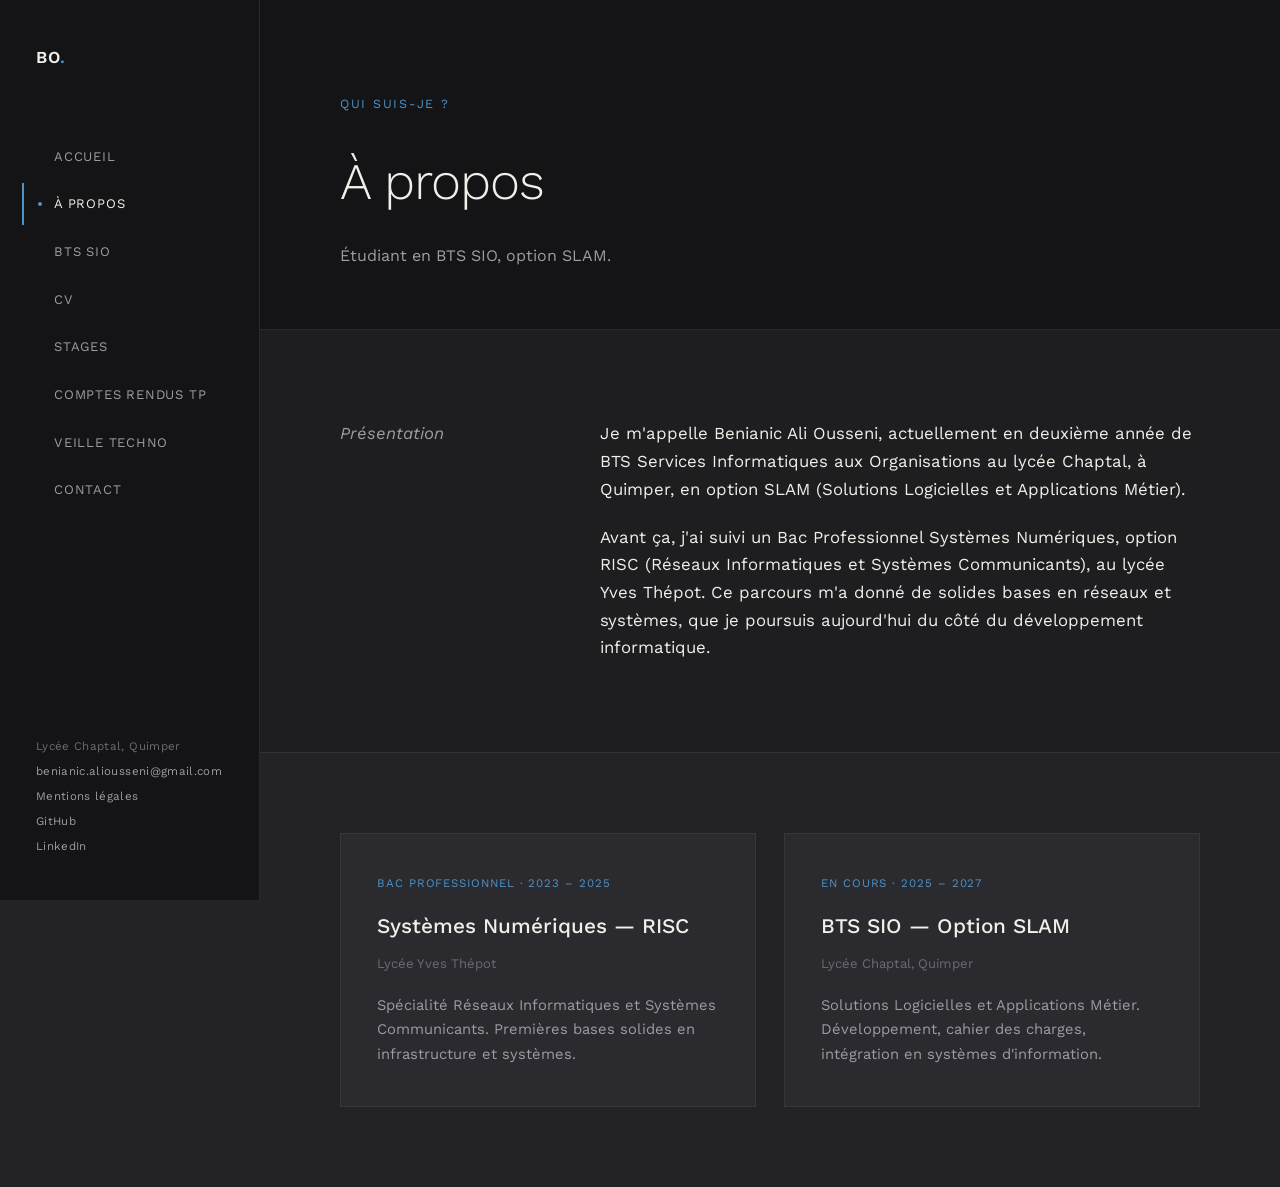
==== a-propos.html @ 19583af1 "Add files via upload" ====
<!DOCTYPE html>
<html lang="fr">
<head>
<meta charset="UTF-8">
<meta name="viewport" content="width=device-width, initial-scale=1.0">
<title>À propos | Benianic Ali Ousseni — Portfolio BTS SIO</title>
<link rel="preconnect" href="https://fonts.googleapis.com">
<link rel="preconnect" href="https://fonts.gstatic.com" crossorigin>
<link href="https://fonts.googleapis.com/css2?family=Work+Sans:ital,wght@0,300;0,400;0,500;0,600;1,400;1,500&display=swap" rel="stylesheet">
<link rel="stylesheet" href="style.css">
</head>
<body>

  <aside class="sidebar">
    <div>
      <div class="brand">BO<span>.</span></div>
      <button class="menu-toggle" aria-label="Ouvrir le menu" aria-expanded="false">☰</button>
      <ul class="nav-list">
        <li><a href="index.html"><span class="dot"></span>Accueil</a></li>
        <li><a href="a-propos.html" class="active"><span class="dot"></span>À propos</a></li>
        <li><a href="bts.html"><span class="dot"></span>BTS SIO</a></li>
        <li><a href="cv.html"><span class="dot"></span>CV</a></li>
        <li><a href="stages.html"><span class="dot"></span>Stages</a></li>
        <li><a href="tp.html"><span class="dot"></span>Comptes rendus TP</a></li>
        <li><a href="veille.html"><span class="dot"></span>Veille techno</a></li>
        <li><a href="contact.html"><span class="dot"></span>Contact</a></li>
      </ul>
    </div>
    <div class="sidebar-foot">
      Lycée Chaptal, Quimper
      <a href="mailto:beianic.aliousseni@gmail.com">benianic.aliousseni@gmail.com</a>
      <a href="mentions-legales.html">Mentions légales</a>
      <a href="https://github.com/NEB18">GitHub</a>
      <a href="https://www.linkedin.com/in/benianic">LinkedIn</a>
    </div>
  </aside>

  <main>
    <section class="page-head">
      <span class="eyebrow">Qui suis-je ?</span>
      <h1>À propos</h1>
      <p>Étudiant en BTS SIO, option SLAM.</p>
    </section>

    <section class="intro">
      <div class="intro-grid">
        <div class="intro-label">Présentation</div>
        <div class="intro-body">
          <p>Je m'appelle Benianic Ali Ousseni, actuellement en deuxième année de BTS Services Informatiques aux Organisations au lycée Chaptal, à Quimper, en option SLAM (Solutions Logicielles et Applications Métier).</p>
          <p>Avant ça, j'ai suivi un Bac Professionnel Systèmes Numériques, option RISC (Réseaux Informatiques et Systèmes Communicants), au lycée Yves Thépot. Ce parcours m'a donné de solides bases en réseaux et systèmes, que je poursuis aujourd'hui du côté du développement informatique.</p>
        </div>
      </div>
    </section>

    <section class="grid-section">
      <div class="cards">
        <div class="card">
          <span class="tag">Bac Professionnel · 2023 – 2025</span>
          <h3>Systèmes Numériques — RISC</h3>
          <div class="meta">Lycée Yves Thépot</div>
          <p>Spécialité Réseaux Informatiques et Systèmes Communicants. Premières bases solides en infrastructure et systèmes.</p>
        </div>
        <div class="card">
          <span class="tag">En cours · 2025 – 2027</span>
          <h3>BTS SIO — Option SLAM</h3>
          <div class="meta">Lycée Chaptal, Quimper</div>
          <p>Solutions Logicielles et Applications Métier. Développement, cahier des charges, intégration en systèmes d'information.</p>
        </div>
      </div>
    </section>
  </main>

  <button class="back-to-top" aria-label="Retour en haut de page">↑</button>

  <script src="script.js"></script>
</body>
</html>
---- style.css ----
/* ============================================
   Portfolio BTS SIO — Benianic Ali Ousseni
   Feuille de style commune à toutes les pages
   ============================================ */

:root{
  --sidebar-bg: #141416;
  --hero-bg: #141416;

  --content-bg: #232326;
  --content-bg-alt: #2b2b2f;
  --content-bg-soft: #1e1e21;

  --text-primary: #f1efe9;
  --text-muted: #9d9ca3;
  --text-faint: #6c6b72;

  --accent: #4d93c9;
  --accent-dim: rgba(77,147,201,0.18);

  --border: rgba(255,255,255,0.09);
  --border-soft: rgba(255,255,255,0.06);
  --sidebar-w: 260px;
}

*{ margin:0; padding:0; box-sizing:border-box; }
html{ scroll-behavior:smooth; }

body{
  font-family:'Work Sans', sans-serif;
  background:var(--content-bg);
  color:var(--text-primary);
  line-height:1.65;
  -webkit-font-smoothing:antialiased;
}

a{ color:inherit; text-decoration:none; }
::selection{ background:var(--accent-dim); color:var(--text-primary); }

/* ---------- SIDEBAR ---------- */
.sidebar{
  position:fixed; top:0; left:0;
  width:var(--sidebar-w); height:100vh;
  background:var(--sidebar-bg);
  border-right:1px solid var(--border);
  display:flex; flex-direction:column; justify-content:space-between;
  padding:44px 36px; z-index:100;
}

.brand{
  font-family:'Work Sans', sans-serif;
  font-weight:600; font-size:1.05rem; letter-spacing:0.04em;
  color:var(--text-primary); margin-bottom:64px;
}
.brand span{ color:var(--accent); }

.nav-list{ list-style:none; display:flex; flex-direction:column; gap:6px; }

.nav-list a{
  display:flex; align-items:center; gap:12px;
  font-size:0.82rem; letter-spacing:0.06em; text-transform:uppercase;
  color:var(--text-muted);
  padding:10px 0 10px 14px; margin-left:-14px;
  border-left:2px solid transparent;
  transition:color .25s ease, border-color .25s ease;
}
.nav-list a:hover{ color:var(--text-primary); }
.nav-list a.active{ color:var(--text-primary); border-left-color:var(--accent); }

.nav-list .dot{
  width:4px; height:4px; border-radius:50%;
  background:currentColor; opacity:0; transition:opacity .25s ease;
}
.nav-list a.active .dot{ opacity:1; background:var(--accent); }

.sidebar-foot{ font-size:0.72rem; color:var(--text-faint); letter-spacing:0.03em; }
.sidebar-foot a{ display:block; margin-top:6px; color:var(--text-muted); }
.sidebar-foot a:hover{ color:var(--accent); }

.menu-toggle{ display:none; }

.back-to-top{
  position:fixed; bottom:32px; right:32px; z-index:90;
  width:44px; height:44px;
  display:flex; align-items:center; justify-content:center;
  background:var(--content-bg-alt); border:1px solid var(--border);
  color:var(--text-primary); font-size:1.1rem;
  cursor:pointer;
  opacity:0; visibility:hidden; transform:translateY(8px);
  transition:opacity .25s ease, transform .25s ease, border-color .25s ease, color .25s ease;
}
.back-to-top.visible{ opacity:1; visibility:visible; transform:translateY(0); }
.back-to-top:hover{ border-color:var(--accent); color:var(--accent); }

/* ---------- MAIN ---------- */
main{ margin-left:var(--sidebar-w); min-height:100vh; }

/* ---------- HERO (page d'accueil) ---------- */
.hero{
  padding:120px 80px 100px;
  background:var(--content-bg);
  border-bottom:1px solid var(--border);
}

.eyebrow{
  font-size:0.78rem; letter-spacing:0.14em; text-transform:uppercase;
  color:var(--accent); margin-bottom:24px; display:inline-block;
}

.hero h1{
  font-family:'Work Sans', sans-serif; font-weight:300;
  font-size:clamp(2.6rem, 5vw, 4.2rem); line-height:1.1; letter-spacing:-0.02em;
  color:var(--text-primary); max-width:820px;
}
.hero h1 em{ font-style:italic; font-weight:400; color:var(--accent); }

.hero .role{
  margin-top:28px; font-size:1rem; letter-spacing:0.05em;
  color:var(--text-muted); max-width:560px;
}

.hero .actions{ margin-top:44px; display:flex; gap:16px; flex-wrap:wrap; }

.btn{
  font-size:0.85rem; letter-spacing:0.03em; padding:13px 26px; border-radius:2px;
  border:1px solid var(--border);
  transition:border-color .25s ease, background .25s ease;
}
.btn-primary{
  background:var(--text-primary); color:var(--content-bg); border-color:var(--text-primary);
}
.btn-primary:hover{ background:var(--accent); border-color:var(--accent); color:#fff; }
.btn-ghost:hover{ border-color:var(--accent); color:var(--accent); }

/* ---------- INTRO (page d'accueil) ---------- */
.intro{
  padding:90px 80px;
  background:var(--content-bg-soft);
  border-bottom:1px solid var(--border);
}
.intro-grid{ display:grid; grid-template-columns:200px 1fr; gap:60px; max-width:920px; margin:0 auto; }
.intro-label{ font-family:'Work Sans', sans-serif; font-style:italic; font-size:1.05rem; color:var(--text-muted); }
.intro-body p{ font-size:1.05rem; color:var(--text-primary); max-width:640px; }
.intro-body p + p{ margin-top:20px; }
.intro-body strong{ color:var(--text-primary); font-weight:500; }

/* ---------- QUICK LINKS (page d'accueil) ---------- */
.quick{ padding:90px 80px 120px; background:var(--content-bg); }
.quick-head{ display:flex; justify-content:space-between; align-items:baseline; margin:0 auto 44px; max-width:920px; }
.quick-head h2{ font-family:'Work Sans', sans-serif; font-weight:600; font-size:1.6rem; }
.quick-head span{ font-size:0.78rem; color:var(--text-faint); letter-spacing:0.05em; }

.quick-grid{ display:grid; grid-template-columns:repeat(2, minmax(0,1fr)); gap:28px; max-width:920px; margin:0 auto; }
.quick-card{ background:var(--content-bg-alt); border:1px solid var(--border); padding:34px 32px; transition:background .25s ease; }
.quick-card:hover{ background:var(--content-bg-soft); }
.quick-card .num{ font-size:0.75rem; color:var(--text-faint); letter-spacing:0.08em; }
.quick-card h3{ font-family:'Work Sans', sans-serif; font-weight:500; font-size:1.25rem; margin:14px 0 10px; }
.quick-card p{ font-size:0.9rem; color:var(--text-muted); }
.quick-card .go{ display:inline-block; margin-top:18px; font-size:0.78rem; letter-spacing:0.04em; color:var(--accent); }

/* ---------- PAGE HEADER (pages intérieures) ---------- */
.page-head{
  padding:90px 80px 60px;
  background:var(--hero-bg);
  border-bottom:1px solid var(--border);
}
.page-head h1{
  font-family:'Work Sans', sans-serif; font-weight:300;
  font-size:clamp(2.2rem, 4vw, 3.2rem); letter-spacing:-0.02em;
}
.page-head p{ margin-top:20px; color:var(--text-muted); max-width:560px; font-size:1rem; }

/* ---------- GRILLE DE CARTES (pages intérieures) ---------- */
.grid-section{ padding:80px; background:var(--content-bg); }
.cards{ display:grid; grid-template-columns:repeat(2, minmax(0,1fr)); gap:28px; max-width:960px; margin:0 auto; }
.card{
  background:var(--content-bg-alt);
  border:1px solid var(--border-soft);
  padding:40px 36px;
  display:flex; flex-direction:column;
  transition:background .25s ease;
}
.card:hover{ background:var(--content-bg); }
.card .tag{ font-size:0.72rem; letter-spacing:0.08em; text-transform:uppercase; color:var(--accent); margin-bottom:16px; }
.card h3{ font-family:'Work Sans', sans-serif; font-weight:500; font-size:1.3rem; margin-bottom:10px; }
.card .meta{ font-size:0.82rem; color:var(--text-faint); margin-bottom:18px; }
.card p{ font-size:0.92rem; color:var(--text-muted); flex:1; }
.card .go{
  display:inline-block; margin-top:24px; font-size:0.8rem; letter-spacing:0.04em;
  color:var(--accent); border-top:1px solid var(--border-soft); padding-top:16px;
}

.card.placeholder{ border-style:dashed; background:transparent; }
.card.placeholder:hover{ background:var(--content-bg-alt); }
.card.placeholder .tag{ color:var(--text-faint); }
.card-full{ grid-column: 1 / -1; }
.grid-section.tight{ padding-top:0; }
.quick-head.compact{ margin-bottom:28px; }
.quick-head.compact h2{ font-size:1.2rem; }

/* ---------- CV (emplacement PDF) ---------- */
.cv-wrap{ padding:100px 80px 140px; background:var(--content-bg); display:flex; justify-content:center; }
.cv-box{
  width:100%; max-width:480px;
  border:1px dashed var(--border);
  padding:64px 40px;
  text-align:center;
  display:flex; flex-direction:column; align-items:center;
}
.cv-icon{ color:var(--accent); margin-bottom:28px; }
.cv-box h3{ font-family:'Work Sans', sans-serif; font-weight:500; font-size:1.15rem; margin-bottom:10px; }
.cv-box p{ font-size:0.9rem; color:var(--text-muted); max-width:320px; margin-bottom:32px; }

/* ---------- PAGE LÉGALE (texte long) ---------- */
.legal{ padding:90px 80px 140px; max-width:760px; margin:0 auto; }
.legal h2{ font-family:'Work Sans', sans-serif; font-weight:600; font-size:1.05rem; margin:48px 0 14px; }
.legal h2:first-child{ margin-top:0; }
.legal p{ color:var(--text-muted); font-size:0.95rem; margin-bottom:14px; }
.legal p strong{ color:var(--text-primary); font-weight:500; }
.legal ul{ margin:8px 0 16px 20px; color:var(--text-muted); font-size:0.95rem; }
.legal li{ margin-bottom:6px; }
.legal a{ color:var(--accent); }

/* ---------- CONTACT ---------- */
.contact-grid{ display:grid; grid-template-columns:repeat(2, minmax(0,1fr)); gap:28px; max-width:960px; margin:0 auto 60px; }
.contact-card{
  background:var(--content-bg-alt); border:1px solid var(--border-soft);
  padding:32px 32px; transition:background .25s ease;
}
.contact-card:hover{ background:var(--content-bg); }
.contact-card .tag{ font-size:0.72rem; letter-spacing:0.08em; text-transform:uppercase; color:var(--accent); margin-bottom:10px; display:block; }
.contact-card .value{ font-size:1.1rem; }
.contact-note{ max-width:960px; margin:0 auto; font-size:0.85rem; color:var(--text-faint); }

/* ---------- RESPONSIVE ---------- */
@media (max-width: 900px){
  :root{ --sidebar-w: 0px; }
  .sidebar{
    position:relative; width:100%; height:auto;
    flex-direction:row; align-items:center; flex-wrap:wrap;
    padding:20px 24px;
  }
  .brand{ margin-bottom:0; }

  .menu-toggle{
    display:flex; align-items:center; justify-content:center;
    margin-left:auto; width:32px; height:32px;
    background:none; border:1px solid var(--border);
    color:var(--text-primary); font-size:1.2rem; line-height:1;
    cursor:pointer;
  }

  .nav-list{
    display:none; width:100%; order:3;
    margin-top:20px; padding-top:20px; border-top:1px solid var(--border);
  }
  .sidebar-foot{ display:none; width:100%; order:4; margin-top:16px; }

  .sidebar.open .nav-list{ display:flex; }
  .sidebar.open .sidebar-foot{ display:block; }

  main{ margin-left:0; }
  .hero, .intro, .quick, .page-head, .grid-section, .cv-wrap, .legal{ padding-left:28px; padding-right:28px; }
  .contact-grid{ grid-template-columns:1fr; }
  .intro-grid{ grid-template-columns:1fr; gap:20px; }
  .quick-grid{ grid-template-columns:1fr; }
  .cards{ grid-template-columns:1fr; }
  .back-to-top{ bottom:20px; right:20px; width:40px; height:40px; }
}
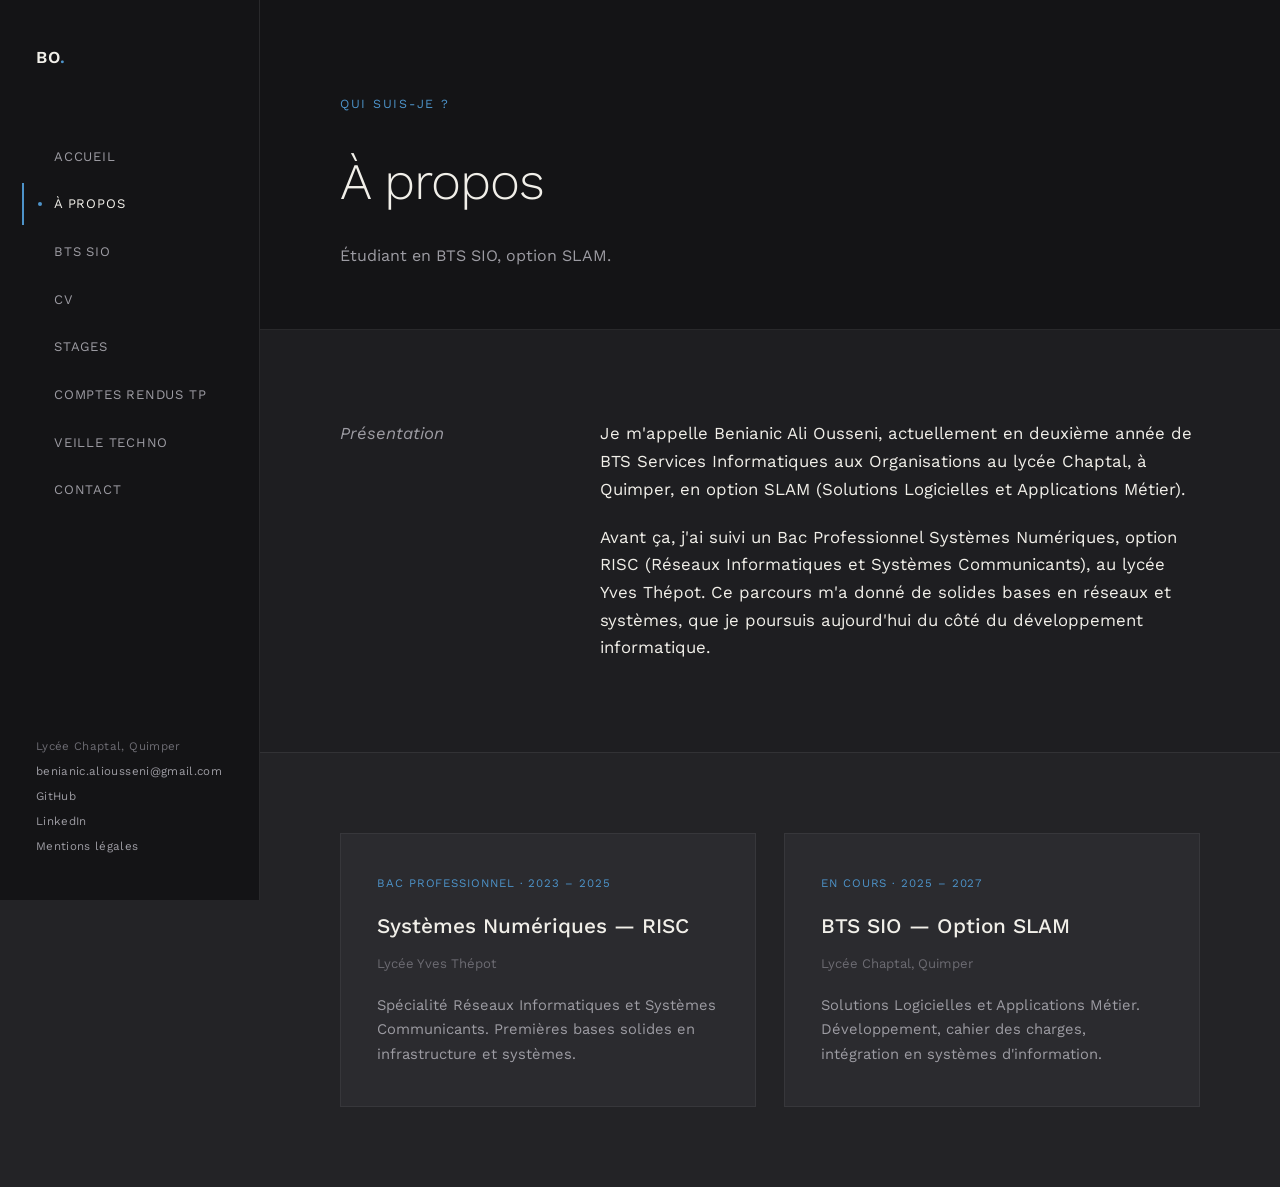
==== commit bf2ea562: "Add files via upload" ====
--- a/a-propos.html
+++ b/a-propos.html
@@ -29,9 +29,9 @@
     <div class="sidebar-foot">
       Lycée Chaptal, Quimper
       <a href="mailto:beianic.aliousseni@gmail.com">benianic.aliousseni@gmail.com</a>
+      <a href="https://github.com/ali-ousseni">GitHub</a>
+      <a href="https://www.linkedin.com/in/benianic">LinkedIn</a>
       <a href="mentions-legales.html">Mentions légales</a>
-      <a href="https://github.com/NEB18">GitHub</a>
-      <a href="https://www.linkedin.com/in/benianic">LinkedIn</a>
     </div>
   </aside>
 
